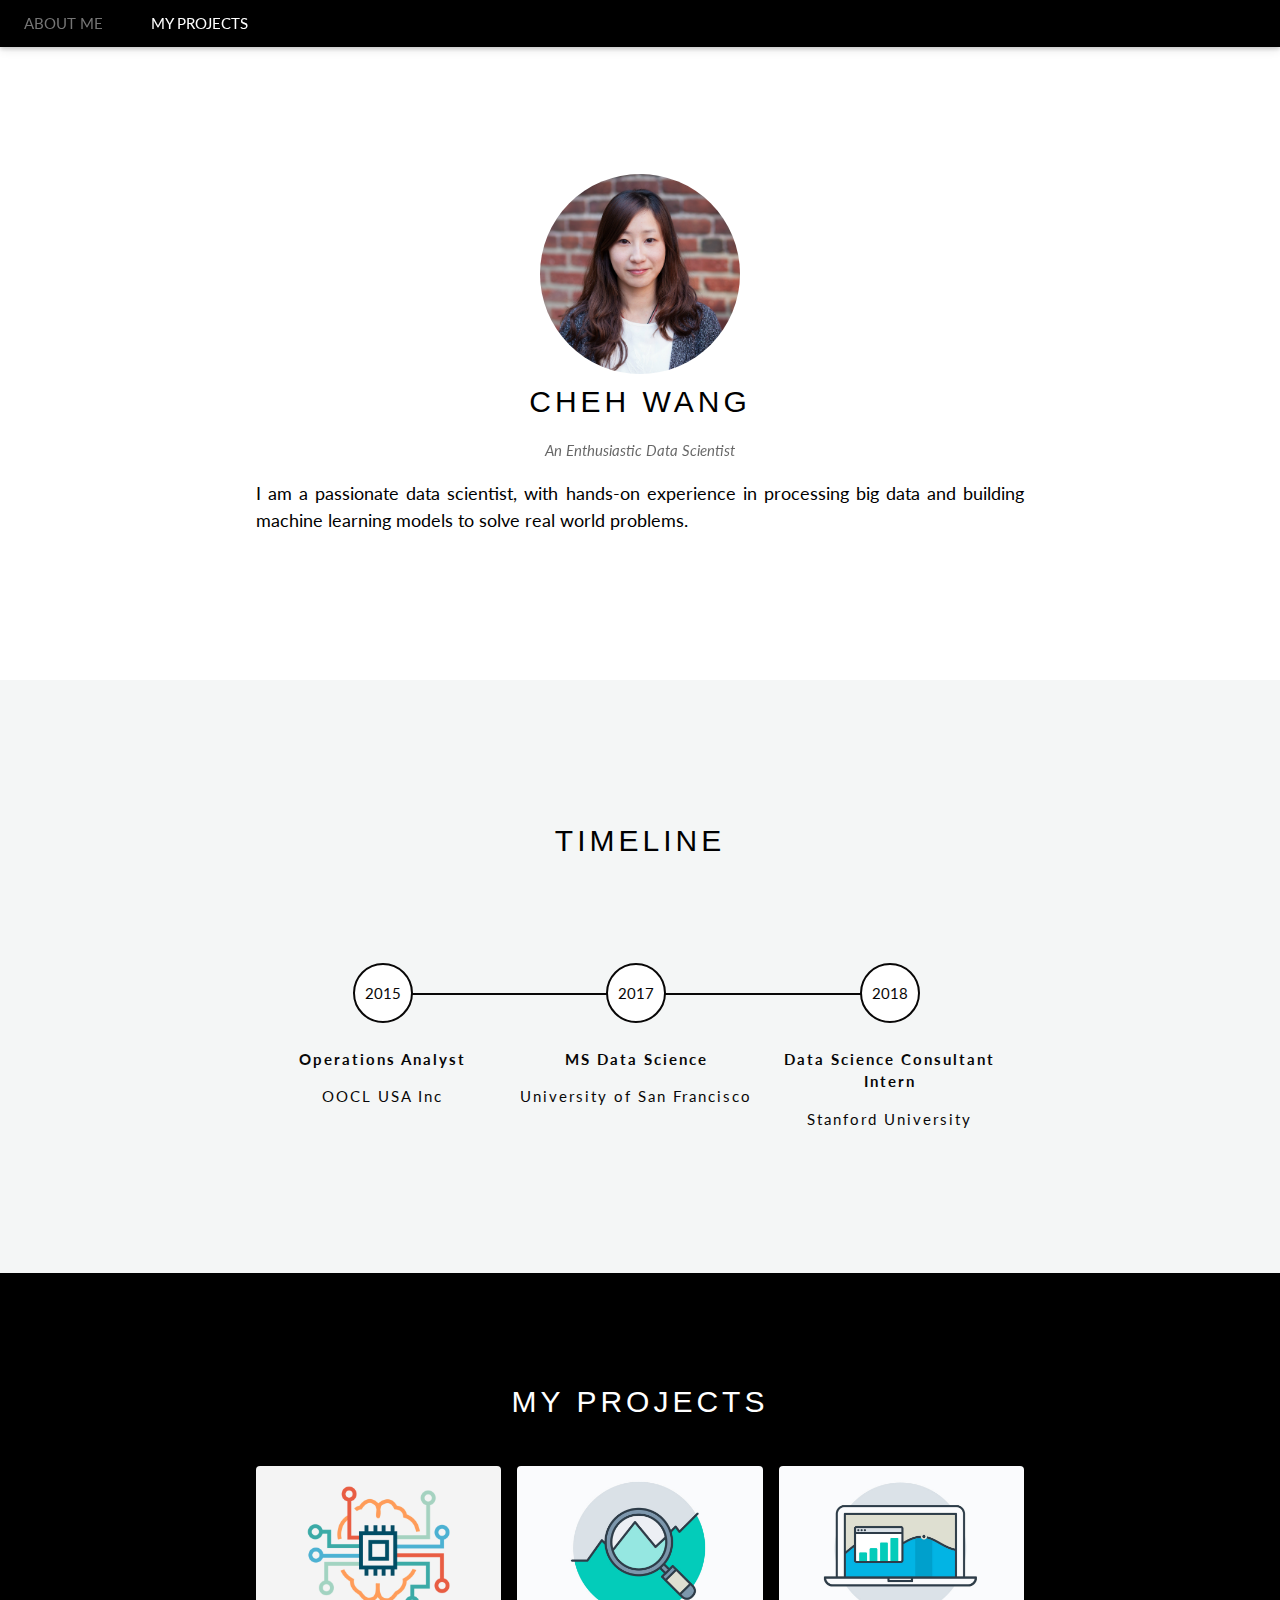
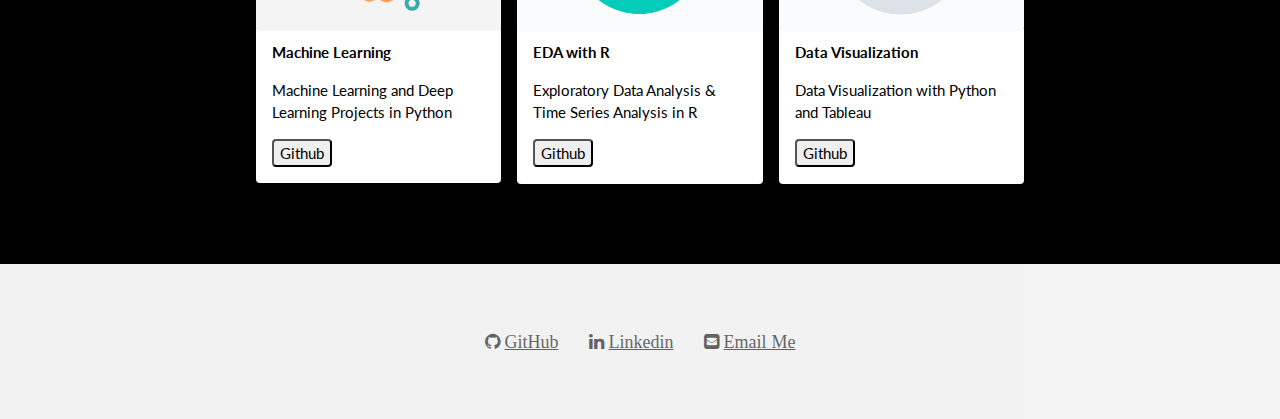
==== index.html @ 8f8df7d9 "add ga" ====
<!DOCTYPE html>
<html>
<title>Chen's Portfolio</title>
<meta charset="UTF-8">
<meta name="viewport" content="width=device-width, initial-scale=1">
<link rel="stylesheet" href="w3.css">
<link rel="stylesheet" type="text/css" href="mystyle.css">
<link rel="stylesheet" href="https://fonts.googleapis.com/css?family=Lato">
<link rel="stylesheet" href="https://cdnjs.cloudflare.com/ajax/libs/font-awesome/4.7.0/css/font-awesome.min.css">
<style>
body {font-family: "Lato", sans-serif}
.mySlides {display: none}
</style>

<head>
<!-- Global site tag (gtag.js) - Google Analytics -->
<script async src="https://www.googletagmanager.com/gtag/js?id=UA-117920447-1"></script>
<script>
  window.dataLayer = window.dataLayer || [];
  function gtag(){dataLayer.push(arguments);}
  gtag('js', new Date());

  gtag('config', 'UA-117920447-1');
</script>
</head>
    
<body>

<!-- Navbar -->
<div class="w3-top">
<ul class="w3-navbar w3-black w3-card-2 w3-left-align">
  <li class="w3-hide-medium w3-hide-large w3-opennav w3-right">
    <a class="w3-padding-large" href="javascript:void(0)" onclick="myFunction()" title="Toggle Navigation Menu"><i class="fa fa-bars"></i></a>
  </li>
  <li><a href="#timeline" class="w3-hover-none w3-hover-text-grey w3-padding-large">ABOUT ME</a></li>
  <li >
    <a href="#project" class="w3-hover-none  w3-hover-text-grey w3-padding-large" >MY PROJECTS  </a>
    
  </li>
<!-- <li class="w3-hide-small"><a href="myresume.html" class="w3-hover-none w3-hover-text-grey w3-padding-large">MY RESUME</a></li> -->
</ul>
</div>

<!-- Body -->
<div class="w3-content" style="max-width:2000px;margin-top:46px">
    
  <!-- ABOUT ME Section -->
  <a name="timeline">
    <div class="w3-white" id="Intro">
    <div class="w3-white w3-container w3-content w3-center w3-padding-128" style="max-width:800px" >
    <img src="avatar_hat.jpg" alt="Avatar" class="avatar">
    <h2 class="w3-wide">CHEH WANG</h2>
    <p class="w3-opacity"><i>An Enthusiastic Data Scientist</i></p>
    <p class="w3-justify" style = "font-size:18px">I am a passionate data scientist, with hands-on experience in processing big data and building machine learning models to solve real world problems. 
    </p>  
    
    </div>
  </div>     
    <a name="timeline">
    <div class="w3-container w3-content w3-center w3-padding-128" style="max-width:800px" >
    <h2 class="w3-wide">TIMELINE</h2>
      <ul class="progressbar">
        <li class="active" title = "2015">
            <p><b>Operations Analyst</b></p>
            <p>OOCL USA Inc </p>    
        </li>
        <li class="active" title = "2017">
            <p><b>MS Data Science</b></p>
            <p>University of San Francisco</p>
        </li>
        <li class="active" title = "2018"> 
            <p><b>Data Science Consultant Intern</b></p>
            <p>Stanford University</p>
        </li>
    </ul>
 
   </div>
    </a> 
  <!-- The Tour Section -->
 <a name="project">
    <div class="w3-black" id="Projects">
    <div class="w3-container w3-content w3-padding-64" style="max-width:800px">
      <h2 class="w3-wide w3-center w3-padding-32">MY PROJECTS</h2>

      <div class="w3-row-padding " style="margin:0 -16px">
        <div class="w3-third  w3-margin-bottom">
          <a href='https://github.com/gracecw/myprojects/tree/master/Machine%20Learning'>
              <img src="ml.png" alt="Machine Learning" style="width:100%" class="w3-hover-none w3-round">
          </a>
          <div class="w3-container w3-round w3-white", style = "margin-top: -5px">
            <p><b>Machine Learning </b></p>
            <p>Machine Learning and Deep Learning Projects in Python</p>
            <button class="w3-button w3-round w3-margin-bottom" onclick="location.href='https://github.com/gracecw/myprojects/tree/master/Machine%20Learning'">Github</button>
          </div>
        </div>
        <div class="w3-third w3-margin-bottom">
          <img src="eda.jpg" alt="eda" style="width:100%" class="w3-hover-none w3-round">
          <div class="w3-container w3-round w3-white", style = "margin-top: -5px">
            <p><b>EDA with R</b></p>
            <p>Exploratory Data Analysis & Time Series Analysis in R</p>
            <button class="w3-button w3-round w3-margin-bottom" onclick="location.href='https://github.com/gracecw/myprojects/tree/master/EDA_R'">Github</button>
          </div>
        </div>
        <div class="w3-third w3-margin-bottom">
          <img src="dataviz.jpg" alt="San Francisco" style="width:100%" class="w3-hover-none w3-round">
          <div class="w3-container w3-round w3-white", style = "margin-top: -5px">
            <p><b>Data Visualization</b></p>
            <p>Data Visualization with Python and Tableau</p>
            <button class="w3-button w3-round w3-margin-bottom" onclick="location.href='https://github.com/gracecw/myprojects/tree/master/Visualization'">Github</button>
          </div>
        </div>
      </div>
    </div>
  </div>
  </a> 
    
    
<!-- End Page Content -->
</div>

<!-- Footer -->
<footer class="w3-container w3-padding-64 w3-center w3-opacity w3-light-grey w3-large">
    <i class="fa fa-github w3-hover-text-white" >
        <a href="https://github.com/gracecw/myprojects">GitHub</a>
    </i>
    
    <i style="padding-left:25px;" class="fa fa-linkedin w3-hover-text-white" >
        <a href="https://www.linkedin.com/in/wangchen528/">Linkedin</a>
    </i>
    <i style="padding-left:25px;" class="fa fa-envelope-square w3-hover-text-white" >
        <a href="mailto:cwang98@dons.usfca.edu">Email Me</a>
    </i>
</footer>
    
</body>
</html>
---- mystyle.css ----
@import url(https://fonts.googleapis.com/css?family=Roboto:400,100);
body {
  background: #F4F6F6;
font-family: "Lato", sans-serif;
}
body h1 {
  font-weight: 100;
  text-align: center;
  text-transform: uppercase;
  letter-spacing: 3px;
}

.progressbar {
  counter-reset: step;
  margin-top: 100px;
  background-color: silver;
    padding: 0;
}
.progressbar li {
  list-style-type: none;
  float: left;
  width: 33%;
  position: relative;
  text-align: center;
  letter-spacing: 2px;
}
.progressbar li:before {
  content: "" attr(title) "";
  width: 60px;
  height: 60px;
  line-height: 60px;
  border: 2px solid #ecf0f1;
  display: inline-flex;
  text-align: center;
  margin: 0 auto 10px auto;
  border-radius: 50%;
  background-color: #FFFFFF;
  letter-spacing: 0px;
  align-items: center;
  justify-content: center;
}
.progressbar li:after {
  content: '';
  position: absolute;
  width: 100%;
  height: 2px;
  border-color: #080707;
  background-color: #ecf0f1;
  top: 30px;
  left: -50%;
  z-index: -1;
}
.progressbar li:first-child:after {
  content: none;
}
.progressbar li.active {
  color: #080707;
}
.progressbar li.active:before {
  border-color: #080707;
}
.progressbar li.active + li:after {
  background-color: #080707;
}
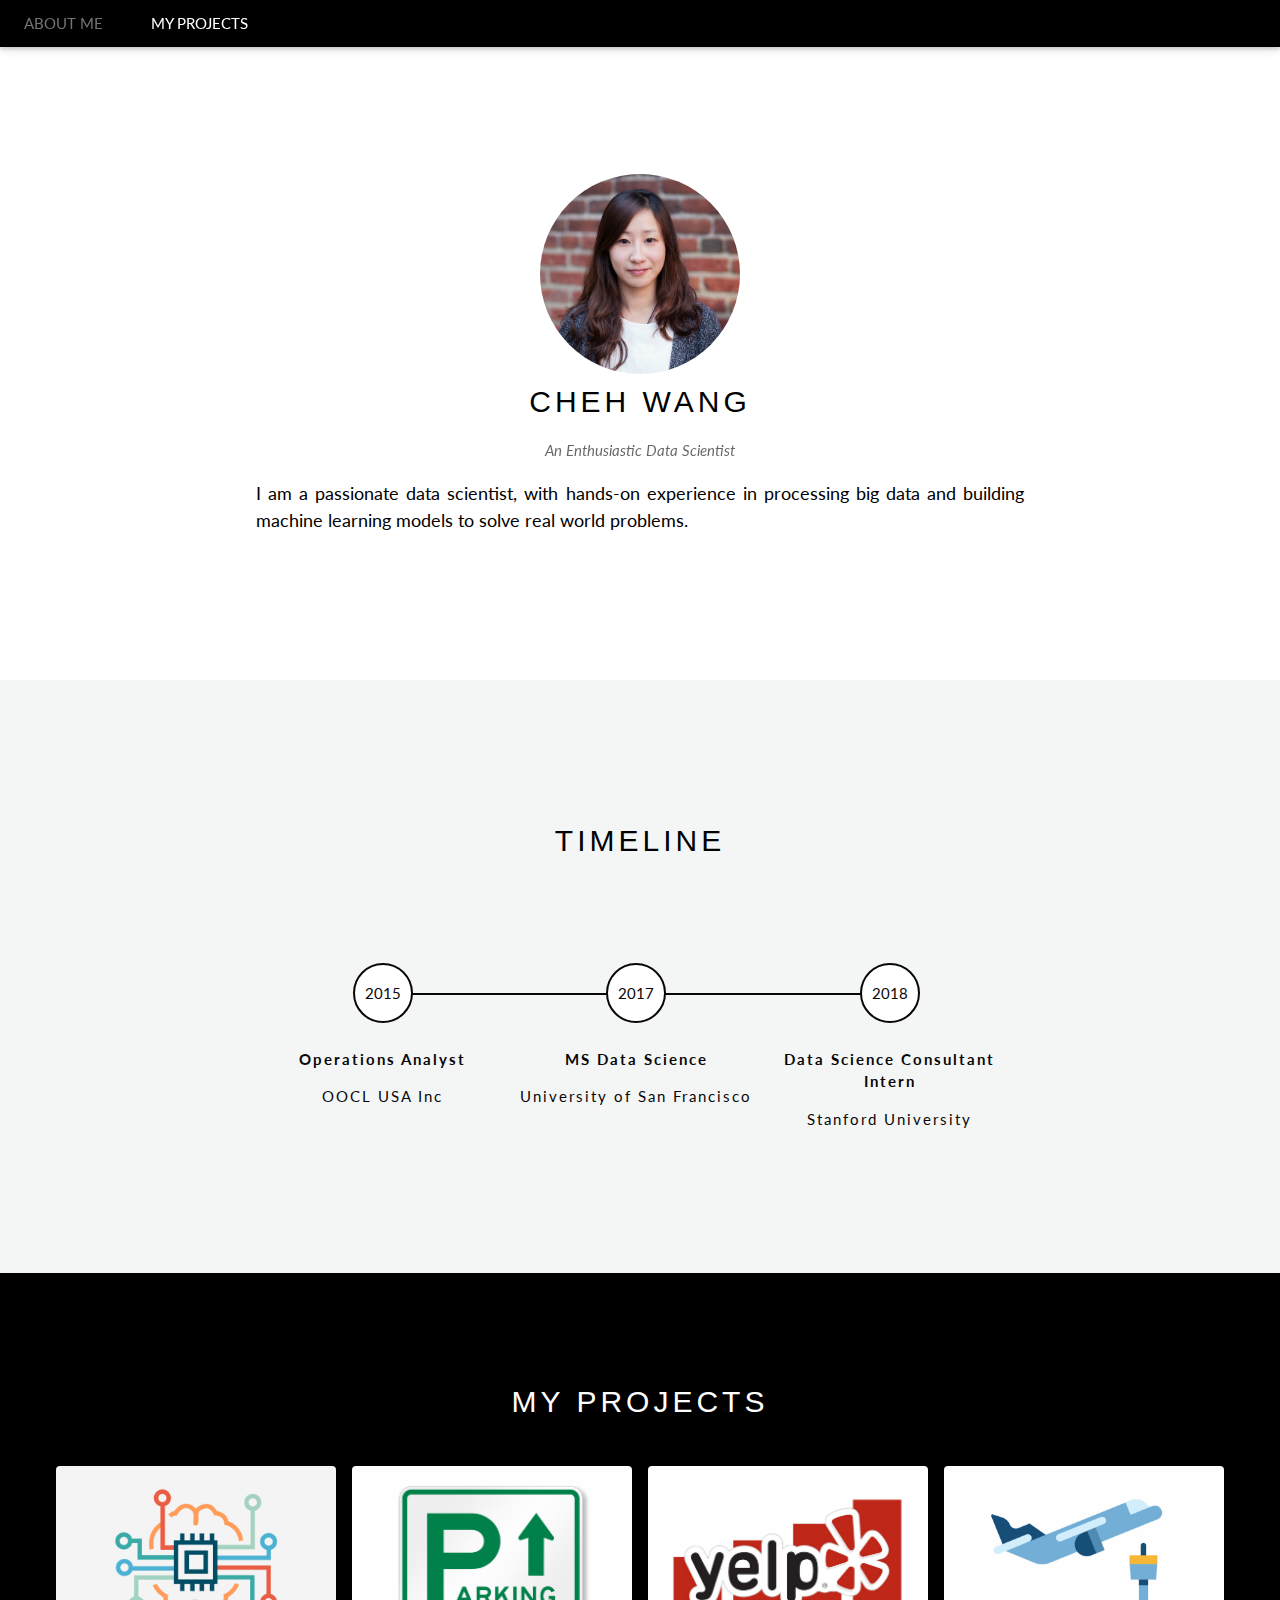
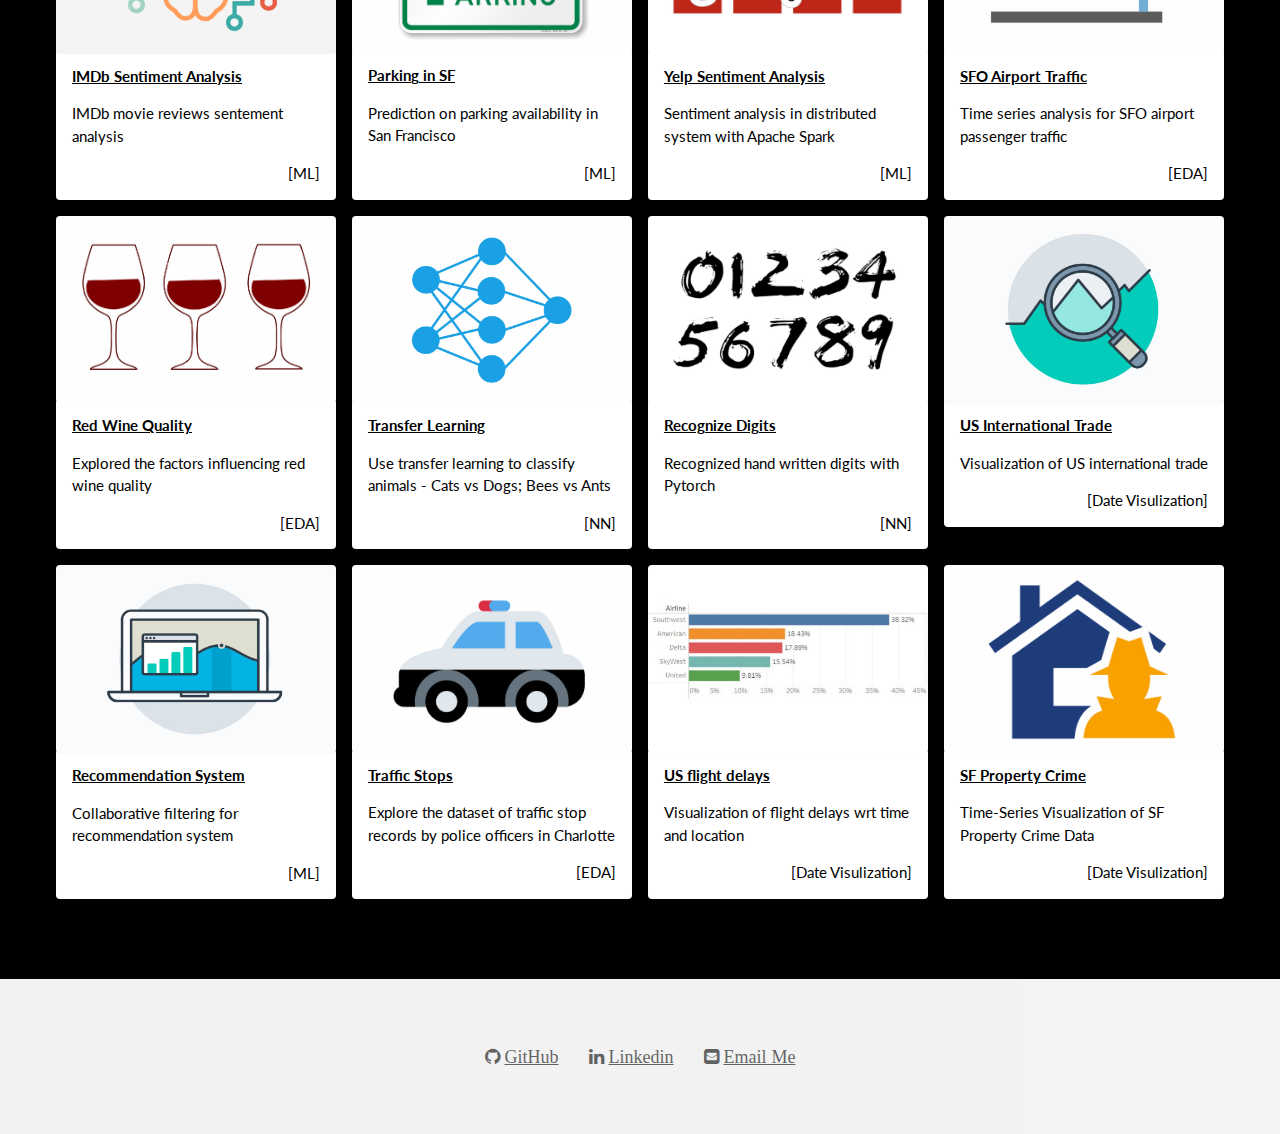
==== commit a264871b: "updated imgs" ====
--- a/index.html
+++ b/index.html
@@ -79,36 +79,186 @@
   <!-- The Tour Section -->
  <a name="project">
     <div class="w3-black" id="Projects">
-    <div class="w3-container w3-content w3-padding-64" style="max-width:800px">
+    <div class="w3-container w3-content w3-padding-64" style="max-width:1200px">
       <h2 class="w3-wide w3-center w3-padding-32">MY PROJECTS</h2>
 
-      <div class="w3-row-padding " style="margin:0 -16px">
-        <div class="w3-third  w3-margin-bottom">
-          <a href='https://github.com/gracecw/myprojects/tree/master/Machine%20Learning'>
-              <img src="ml.png" alt="Machine Learning" style="width:100%" class="w3-hover-none w3-round">
-          </a>
-          <div class="w3-container w3-round w3-white", style = "margin-top: -5px">
-            <p><b>Machine Learning </b></p>
-            <p>Machine Learning and Deep Learning Projects in Python</p>
-            <button class="w3-button w3-round w3-margin-bottom" onclick="location.href='https://github.com/gracecw/myprojects/tree/master/Machine%20Learning'">Github</button>
-          </div>
-        </div>
-        <div class="w3-third w3-margin-bottom">
-          <img src="eda.jpg" alt="eda" style="width:100%" class="w3-hover-none w3-round">
-          <div class="w3-container w3-round w3-white", style = "margin-top: -5px">
-            <p><b>EDA with R</b></p>
-            <p>Exploratory Data Analysis & Time Series Analysis in R</p>
-            <button class="w3-button w3-round w3-margin-bottom" onclick="location.href='https://github.com/gracecw/myprojects/tree/master/EDA_R'">Github</button>
-          </div>
-        </div>
-        <div class="w3-third w3-margin-bottom">
-          <img src="dataviz.jpg" alt="San Francisco" style="width:100%" class="w3-hover-none w3-round">
-          <div class="w3-container w3-round w3-white", style = "margin-top: -5px">
-            <p><b>Data Visualization</b></p>
-            <p>Data Visualization with Python and Tableau</p>
-            <button class="w3-button w3-round w3-margin-bottom" onclick="location.href='https://github.com/gracecw/myprojects/tree/master/Visualization'">Github</button>
-          </div>
-        </div>
+    <!-- row 1 -->
+    <div class="w3-row-padding " style="margin:0 -16px">
+          
+        <!-- 1,1 -->
+        <div class="w3-quarter  w3-margin-bottom">
+          <a href='https://github.com/gracecw/myprojects/tree/master/Machine%20Learning/IMBD_Sentiment'>
+              <img src="ml.png" alt="Sentiment Analysis" style="width:100%" class="w3-hover-opacity w3-round">
+          </a>
+          <div class="w3-container w3-round w3-white", style = "margin-top: -5px">
+            <a href='https://github.com/gracecw/myprojects/tree/master/Machine%20Learning/IMBD_Sentiment'>      
+              <p><b>IMDb Sentiment Analysis</b></p>
+            </a>
+            <p>IMDb movie reviews sentement analysis</p>
+            <p style="text-align:right">[ML]</p>
+          </div>
+        </div>
+          
+        <!-- 1,2 -->  
+        <div class="w3-quarter  w3-margin-bottom">
+          <a href='https://github.com/gracecw/myprojects/tree/master/Machine%20Learning/SF_Parking'>
+              <img src="SF_parking.jpg" alt="Parking Availability in SF" style="width:100%" class="w3-hover-opacity w3-round">
+          </a>
+          <div class="w3-container w3-round w3-white", style = "margin-top: -5px">
+            <a href='https://github.com/gracecw/myprojects/tree/master/Machine%20Learning/SF_Parking'>      
+              <p><b>Parking in SF</b></p>
+            </a>
+            <p>Prediction on parking availability in San Francisco</p>
+            <p style="text-align:right">[ML]</p>
+          </div>
+        </div>
+          
+        <!-- 1,3 -->  
+        <div class="w3-quarter  w3-margin-bottom">
+          <a href='https://github.com/gracecw/myprojects/tree/master/Machine%20Learning/Yelp_Sentiment_Analysis'>
+              <img src="Yelp.jpg" alt="Yelp Sentiment Analysis" style="width:100%" class="w3-hover-opacity w3-round">
+          </a>
+          <div class="w3-container w3-round w3-white", style = "margin-top: -5px">
+            <a href='https://github.com/gracecw/myprojects/tree/master/Machine%20Learning/Yelp_Sentiment_Analysis'>
+              <p><b>Yelp Sentiment Analysis</b></p>
+            </a>
+            <p>Sentiment analysis in distributed system with Apache Spark</p>
+            <p style="text-align:right">[ML]</p>
+          </div>
+        </div>
+        <div class="w3-quarter  w3-margin-bottom">
+          <a href='https://htmlpreview.github.io/?https://github.com/gracecw/myprojects/blob/master/EDA_R/SFO_Time_Series/airtraffic.html'>
+              <img src="airport_traffic.jpg" alt="SFO Airport Traffic" style="width:100%" class="w3-hover-opacity w3-round">
+          </a>
+          <div class="w3-container w3-round w3-white", style = "margin-top: -5px">
+            <a href='https://github.com/gracecw/myprojects/blob/master/EDA_R/SFO_Time_Series/airtraffic.Rmd'>     
+              <p><b>SFO Airport Traffic</b></p>
+            </a>
+            <p>Time series analysis for SFO airport passenger traffic</p>
+            <p style="text-align:right">[EDA]</p>
+          </div>
+        </div>
+    </div>  
+
+    <!-- row 2 -->
+    <div class="w3-row-padding " style="margin:0 -16px">
+
+        <!-- 2,1 -->  
+        <div class="w3-quarter  w3-margin-bottom">
+          <a href='https://github.com/gracecw/myprojects/blob/master/EDA_R/Red%20Wine%20Quality/wineQualityReds.Rmd'>
+              <img src="RedWine.jpg" alt="Red Wine Quality" style="width:100%" class="w3-hover-opacity w3-round">
+          </a>
+          <div class="w3-container w3-round w3-white", style = "margin-top: -5px">
+            <a href='https://github.com/gracecw/myprojects/blob/master/EDA_R/Red%20Wine%20Quality/wineQualityReds.Rmd'>     
+              <p><b>Red Wine Quality</b></p>
+            </a>
+            <p>Explored the factors influencing red wine quality</p>
+            <p style="text-align:right">[EDA]</p>
+          </div>
+        </div>
+          
+        <!-- 2,2 -->  
+        <div class="w3-quarter  w3-margin-bottom">
+          <a href='https://github.com/gracecw/myprojects/blob/master/Machine%20Learning/NN_transfer_learning/Transfered_Learning_Cats_Dogs.ipynb'>
+              <img src="Neural-Network.jpg" alt="Transfered Learning" style="width:100%" class="w3-hover-opacity w3-round">
+          </a>
+          <div class="w3-container w3-round w3-white", style = "margin-top: -5px">
+            <a href='https://github.com/gracecw/myprojects/blob/master/Machine%20Learning/NN_transfer_learning/Transfered_Learning_Cats_Dogs.ipynb'>     
+              <p><b>Transfer Learning</b></p>
+            </a>
+            <p>Use transfer learning to classify animals - Cats vs Dogs; Bees vs Ants</p>
+            <p style="text-align:right">[NN]</p>
+          </div>
+        </div>
+        
+        <!-- 2,3 -->
+        <div class="w3-quarter  w3-margin-bottom">
+          <a href='https://github.com/gracecw/myprojects/tree/master/Machine%20Learning/NN_MNIST'>
+              <img src="digits.jpg" alt="Sentiment Analysis" style="width:100%" class="w3-hover-opacity w3-round">
+          </a>
+          <div class="w3-container w3-round w3-white", style = "margin-top: -5px">
+            <a href='https://github.com/gracecw/myprojects/tree/master/Machine%20Learning/NN_MNIST'>      
+              <p><b>Recognize Digits</b></p>
+            </a>
+            <p>Recognized hand written digits with Pytorch</p>
+            <p style="text-align:right">[NN]</p>
+          </div>
+        </div>
+        
+        <!-- 2,4 --> 
+        <div class="w3-quarter  w3-margin-bottom">
+          <a href='https://public.tableau.com/profile/chen.wang3307#!/vizhome/US_Trade/Dashboard1'>
+              <img src="eda.jpg" alt="US Trade" style="width:100%" class="w3-hover-opacity w3-round">
+          </a>
+          <div class="w3-container w3-round w3-white", style = "margin-top: -5px">
+            <a href='https://public.tableau.com/profile/chen.wang3307#!/vizhome/US_Trade/Dashboard1'>      
+              <p><b>US International Trade</b></p>
+            </a>
+            <p>Visualization of US international trade</p>
+            <p style="text-align:right">[Date Visulization]</p>
+          </div>
+        </div>  
+    </div>
+        
+    <!-- row 3 -->   
+    <div class="w3-row-padding " style="margin:0 -16px">    
+        <!-- 3,1 -->  
+        <div class="w3-quarter  w3-margin-bottom">
+          <a href='https://github.com/gracecw/myprojects/blob/master/Machine%20Learning/Recommendation/Collaborative%20Filtering.ipynb'>
+              <img src="dataviz.jpg" alt="Recommendation" style="width:100%" class="w3-hover-opacity w3-round">
+          </a>
+          <div class="w3-container w3-round w3-white", style = "margin-top: -5px">
+            <a href='https://github.com/gracecw/myprojects/blob/master/Machine%20Learning/Recommendation/Collaborative%20Filtering.ipynb'>      
+              <p><b>Recommendation System</b></p>
+            </a>
+            <p>Collaborative filtering for recommendation system</p>
+            <p style="text-align:right">[ML]</p>
+          </div>
+        </div>
+         
+        <!-- 3,2 -->  
+        <div class="w3-quarter  w3-margin-bottom">
+          <a href='https://github.com/gracecw/myprojects/blob/master/EDA_R/EDA_Traffic_Stops/EDA_Traffic_Stop.pdf'>
+              <img src="traffic_stop.jpg" alt="EDA_Traffic_Stops" style="width:100%" class="w3-hover-opacity w3-round">
+          </a>
+          <div class="w3-container w3-round w3-white", style = "margin-top: -5px">
+            <a href='https://github.com/gracecw/myprojects/blob/master/EDA_R/EDA_Traffic_Stops/EDA_Traffic_Stop.pdf'>      
+              <p><b>Traffic Stops</b></p>
+            </a>
+            <p>Explore the dataset of traffic stop records by police officers in Charlotte</p>
+            <p style="text-align:right">[EDA]</p>
+          </div>
+        </div>
+         
+        <!-- 3,3 -->  
+         <div class="w3-quarter  w3-margin-bottom">
+          <a href='https://public.tableau.com/profile/chen.wang3307#!/vizhome/FlightDelays_40/FlightDelays'>
+              <img src="flight_delay.jpg" alt="US flight delays" style="width:100%" class="w3-hover-opacity w3-round">
+          </a>
+          <div class="w3-container w3-round w3-white", style = "margin-top: -5px">
+            <a href='https://public.tableau.com/profile/chen.wang3307#!/vizhome/FlightDelays_40/FlightDelays'>      
+              <p><b>US flight delays</b></p>
+            </a>
+            <p>Visualization of flight delays wrt time and location</p>
+            <p style="text-align:right">[Date Visulization]</p>
+          </div>
+        </div>  
+         <!-- 3,4 -->
+        <div class="w3-quarter  w3-margin-bottom">
+          <a href='http://nbviewer.jupyter.org/github/gracecw/myprojects/blob/a9917cba415c9d3eb38f490b3fe1078f1d9ea645/Visualization/SFCrimeViz_Plotly.ipynb'>
+              <img src="PropertyCrime.jpg" alt="SF Property Crime Data" style="width:100%" class="w3-hover-opacity w3-round">
+          </a>
+          <div class="w3-container w3-round w3-white", style = "margin-top: -5px">
+            <a href='http://nbviewer.jupyter.org/github/gracecw/myprojects/blob/a9917cba415c9d3eb38f490b3fe1078f1d9ea645/Visualization/SFCrimeViz_Plotly.ipynb'>      
+              <p><b>SF Property Crime</b></p>
+            </a>
+            <p>Time-Series Visualization of SF Property Crime Data</p>
+            <p style="text-align:right">[Date Visulization]</p>
+          </div>
+        </div>    
+    </div>
+        
+        
       </div>
     </div>
   </div>
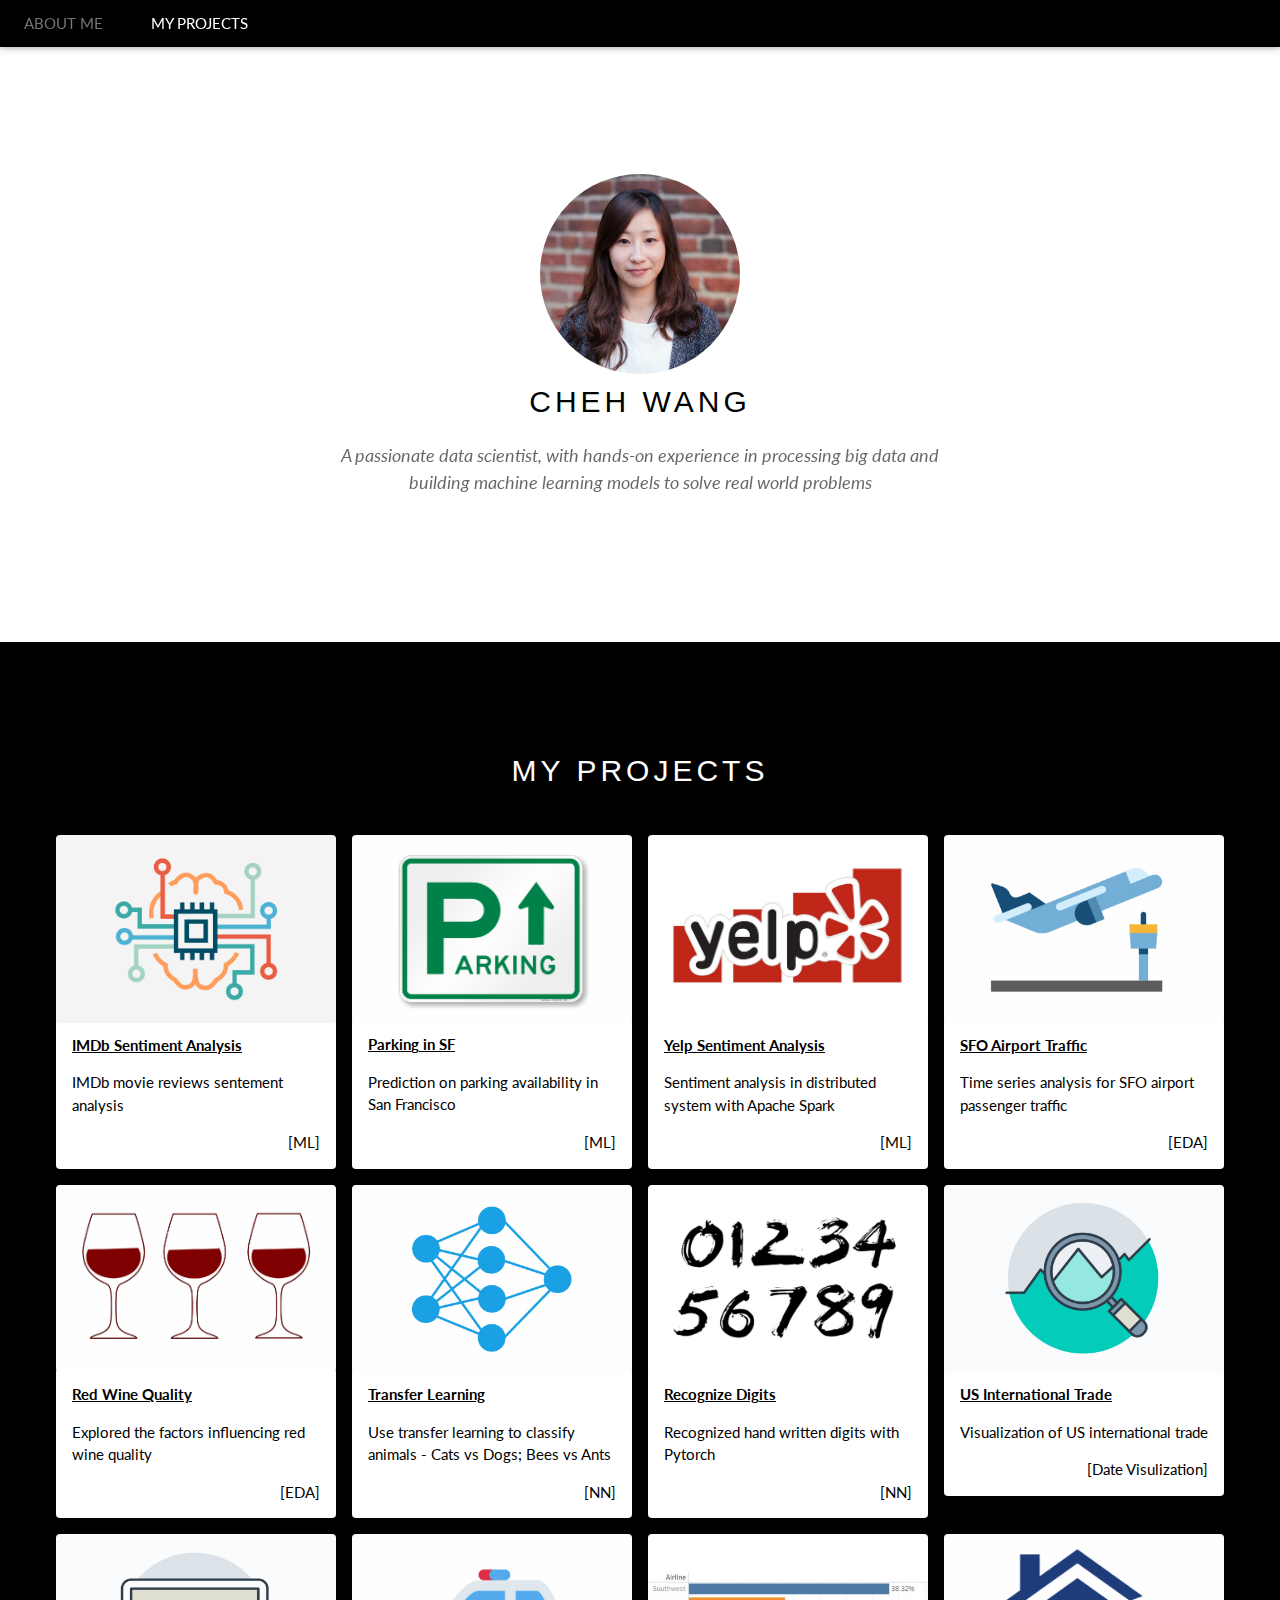
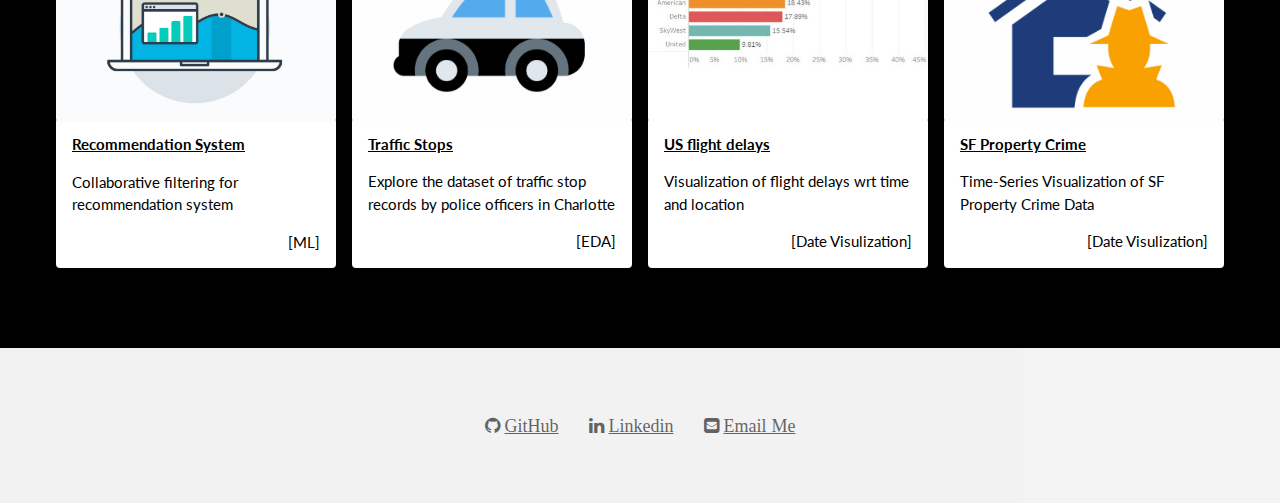
==== commit 9663f16a: "update" ====
--- a/index.html
+++ b/index.html
@@ -47,35 +47,14 @@
   <!-- ABOUT ME Section -->
   <a name="timeline">
     <div class="w3-white" id="Intro">
-    <div class="w3-white w3-container w3-content w3-center w3-padding-128" style="max-width:800px" >
+    <div class="w3-white w3-container w3-content w3-center w3-padding-128" style="max-width:650px" >
     <img src="avatar_hat.jpg" alt="Avatar" class="avatar">
     <h2 class="w3-wide">CHEH WANG</h2>
-    <p class="w3-opacity"><i>An Enthusiastic Data Scientist</i></p>
-    <p class="w3-justify" style = "font-size:18px">I am a passionate data scientist, with hands-on experience in processing big data and building machine learning models to solve real world problems. 
-    </p>  
+    <p class="w3-opacity" style = "font-size:18px"><i>A passionate data scientist, with hands-on experience in processing big data and building machine learning models to solve real world problems
+    </i></p>  
     
     </div>
   </div>     
-    <a name="timeline">
-    <div class="w3-container w3-content w3-center w3-padding-128" style="max-width:800px" >
-    <h2 class="w3-wide">TIMELINE</h2>
-      <ul class="progressbar">
-        <li class="active" title = "2015">
-            <p><b>Operations Analyst</b></p>
-            <p>OOCL USA Inc </p>    
-        </li>
-        <li class="active" title = "2017">
-            <p><b>MS Data Science</b></p>
-            <p>University of San Francisco</p>
-        </li>
-        <li class="active" title = "2018"> 
-            <p><b>Data Science Consultant Intern</b></p>
-            <p>Stanford University</p>
-        </li>
-    </ul>
- 
-   </div>
-    </a> 
   <!-- The Tour Section -->
  <a name="project">
     <div class="w3-black" id="Projects">
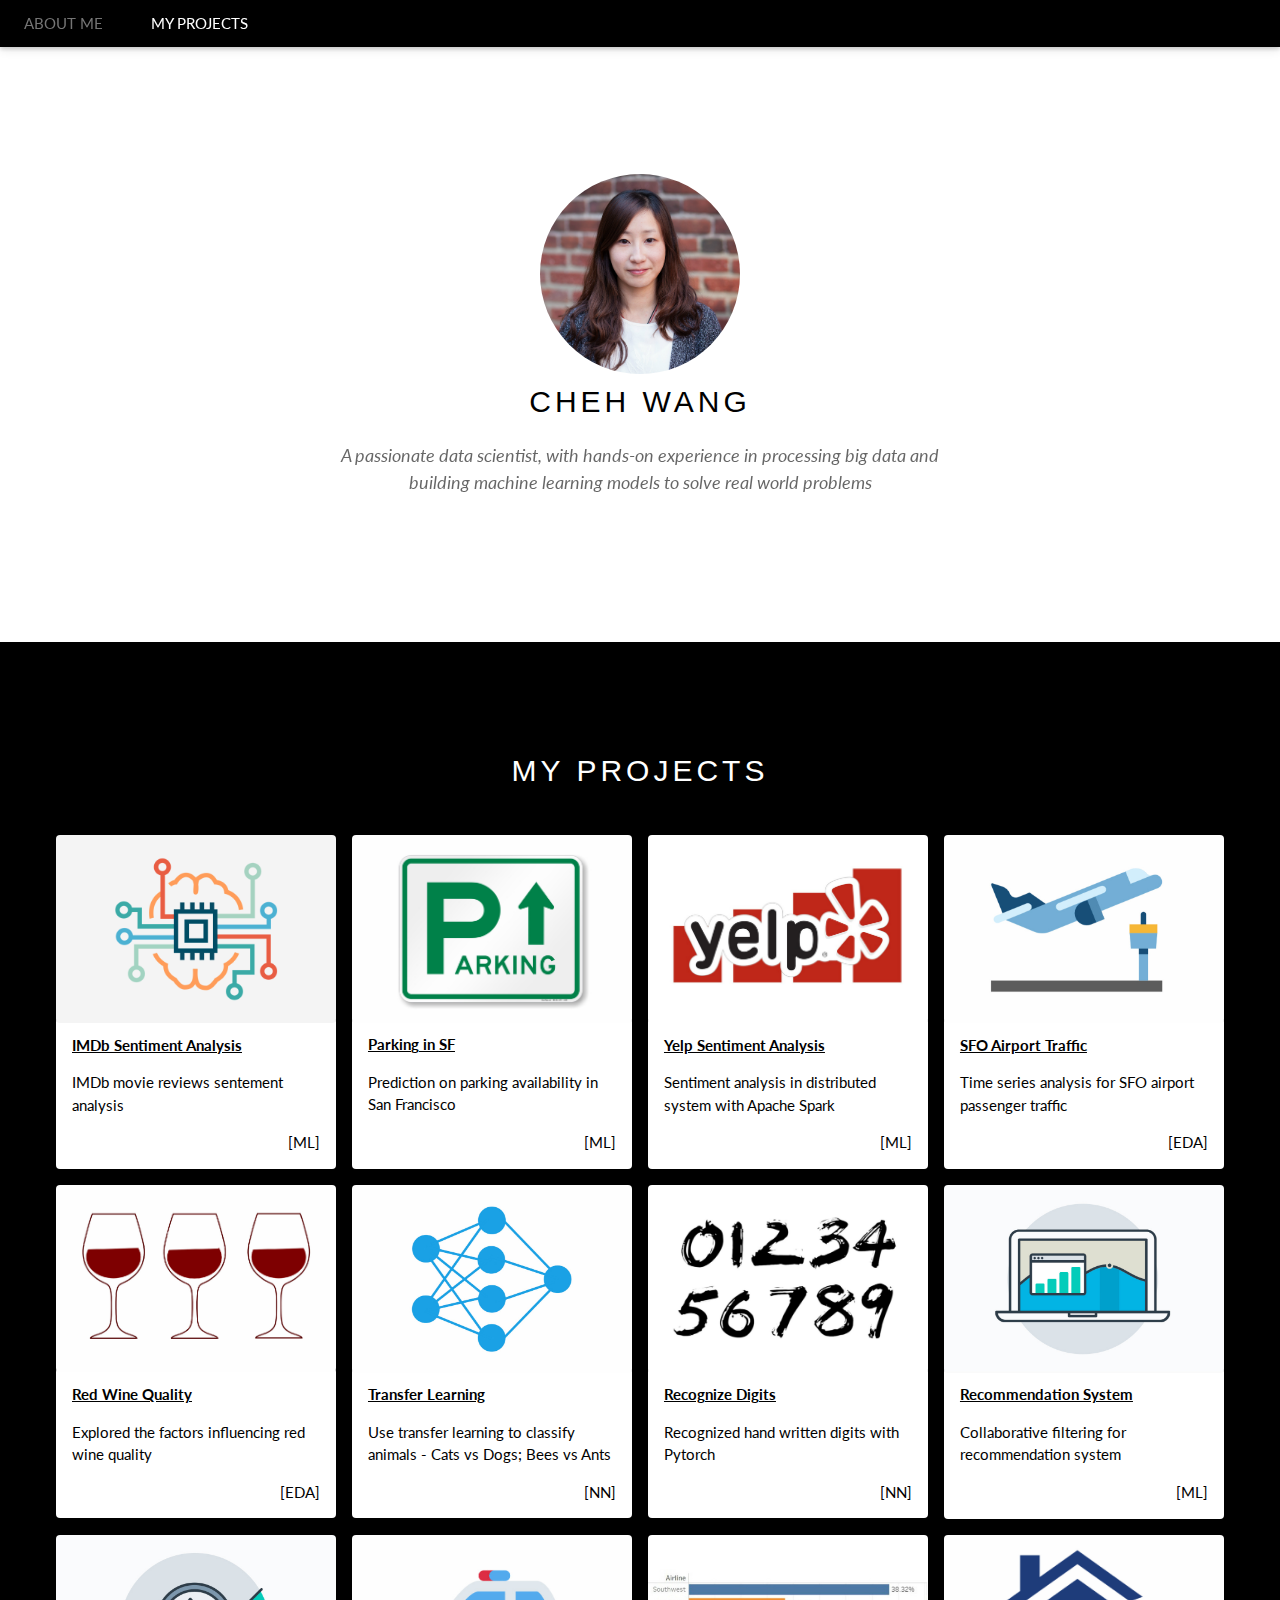
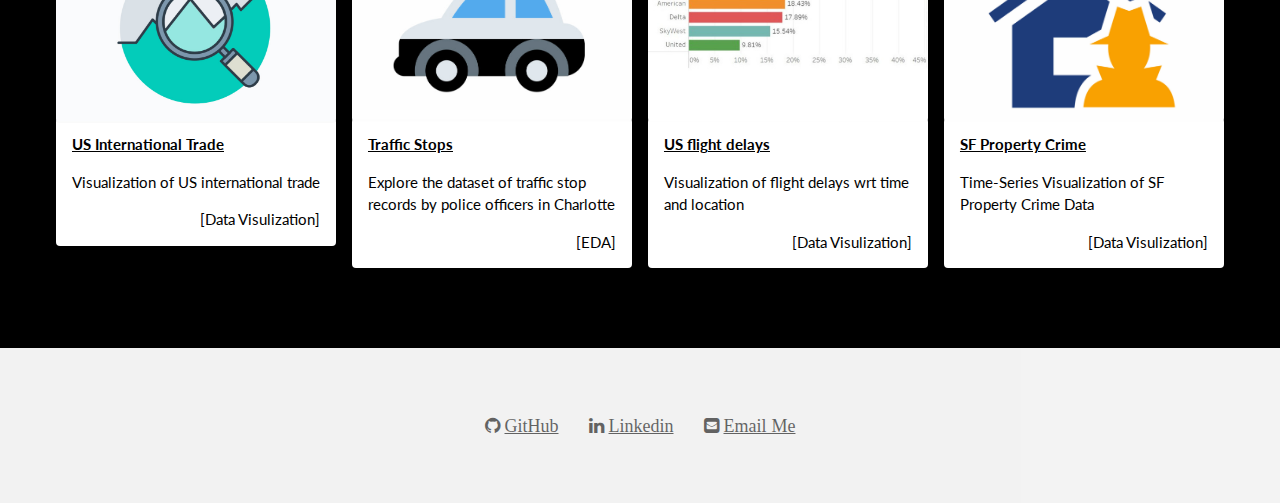
==== commit 535df0e2: "update" ====
--- a/index.html
+++ b/index.html
@@ -63,7 +63,7 @@
 
     <!-- row 1 -->
     <div class="w3-row-padding " style="margin:0 -16px">
-          
+        
         <!-- 1,1 -->
         <div class="w3-quarter  w3-margin-bottom">
           <a href='https://github.com/gracecw/myprojects/tree/master/Machine%20Learning/IMBD_Sentiment'>
@@ -120,6 +120,7 @@
     </div>  
 
     <!-- row 2 -->
+    
     <div class="w3-row-padding " style="margin:0 -16px">
 
         <!-- 2,1 -->  
@@ -166,34 +167,36 @@
         
         <!-- 2,4 --> 
         <div class="w3-quarter  w3-margin-bottom">
-          <a href='https://public.tableau.com/profile/chen.wang3307#!/vizhome/US_Trade/Dashboard1'>
-              <img src="eda.jpg" alt="US Trade" style="width:100%" class="w3-hover-opacity w3-round">
-          </a>
-          <div class="w3-container w3-round w3-white", style = "margin-top: -5px">
-            <a href='https://public.tableau.com/profile/chen.wang3307#!/vizhome/US_Trade/Dashboard1'>      
-              <p><b>US International Trade</b></p>
-            </a>
-            <p>Visualization of US international trade</p>
-            <p style="text-align:right">[Date Visulization]</p>
-          </div>
-        </div>  
+          <a href='https://github.com/gracecw/myprojects/blob/master/Machine%20Learning/Recommendation/Collaborative%20Filtering.ipynb'>
+              <img src="dataviz.jpg" alt="Recommendation" style="width:100%" class="w3-hover-opacity w3-round">
+          </a>
+          <div class="w3-container w3-round w3-white", style = "margin-top: -5px">
+            <a href='https://github.com/gracecw/myprojects/blob/master/Machine%20Learning/Recommendation/Collaborative%20Filtering.ipynb'>      
+              <p><b>Recommendation System</b></p>
+            </a>
+            <p>Collaborative filtering for recommendation system</p>
+            <p style="text-align:right">[ML]</p>
+          </div>
+        </div> 
     </div>
         
     <!-- row 3 -->   
+    
     <div class="w3-row-padding " style="margin:0 -16px">    
         <!-- 3,1 -->  
         <div class="w3-quarter  w3-margin-bottom">
-          <a href='https://github.com/gracecw/myprojects/blob/master/Machine%20Learning/Recommendation/Collaborative%20Filtering.ipynb'>
-              <img src="dataviz.jpg" alt="Recommendation" style="width:100%" class="w3-hover-opacity w3-round">
-          </a>
-          <div class="w3-container w3-round w3-white", style = "margin-top: -5px">
-            <a href='https://github.com/gracecw/myprojects/blob/master/Machine%20Learning/Recommendation/Collaborative%20Filtering.ipynb'>      
-              <p><b>Recommendation System</b></p>
-            </a>
-            <p>Collaborative filtering for recommendation system</p>
-            <p style="text-align:right">[ML]</p>
-          </div>
-        </div>
+          <a href='https://dyan10.github.io/Chen-Dixin.Viz/'>
+              <img src="eda.jpg" alt="US Trade" style="width:100%" class="w3-hover-opacity w3-round">
+          </a>
+          <div class="w3-container w3-round w3-white", style = "margin-top: -5px">
+            <a href='https://dyan10.github.io/Chen-Dixin.Viz/'>      
+              <p><b>US International Trade</b></p>
+            </a>
+            <p>Visualization of US international trade</p>
+            <p style="text-align:right">[Data Visulization]</p>
+          </div>
+        </div>  
+         
          
         <!-- 3,2 -->  
         <div class="w3-quarter  w3-margin-bottom">
@@ -219,7 +222,7 @@
               <p><b>US flight delays</b></p>
             </a>
             <p>Visualization of flight delays wrt time and location</p>
-            <p style="text-align:right">[Date Visulization]</p>
+            <p style="text-align:right">[Data Visulization]</p>
           </div>
         </div>  
          <!-- 3,4 -->
@@ -232,7 +235,7 @@
               <p><b>SF Property Crime</b></p>
             </a>
             <p>Time-Series Visualization of SF Property Crime Data</p>
-            <p style="text-align:right">[Date Visulization]</p>
+            <p style="text-align:right">[Data Visulization]</p>
           </div>
         </div>    
     </div>
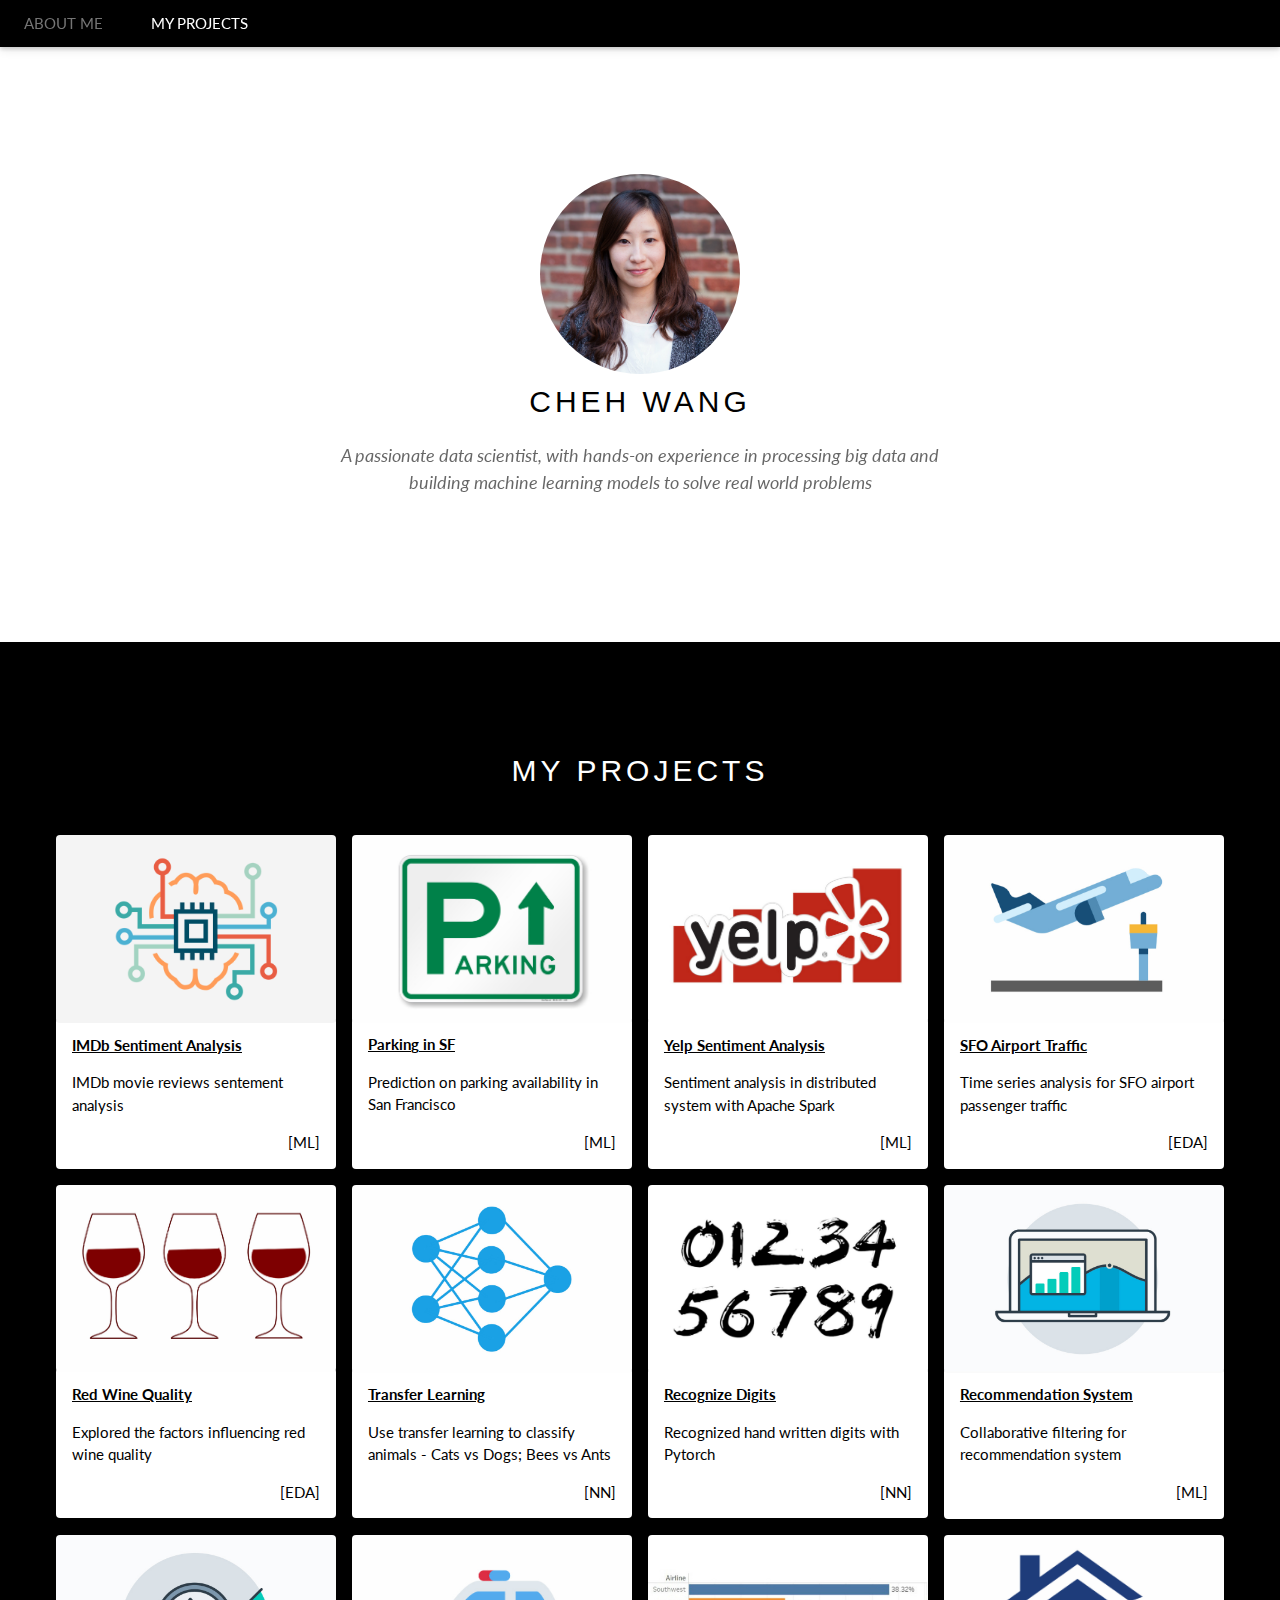
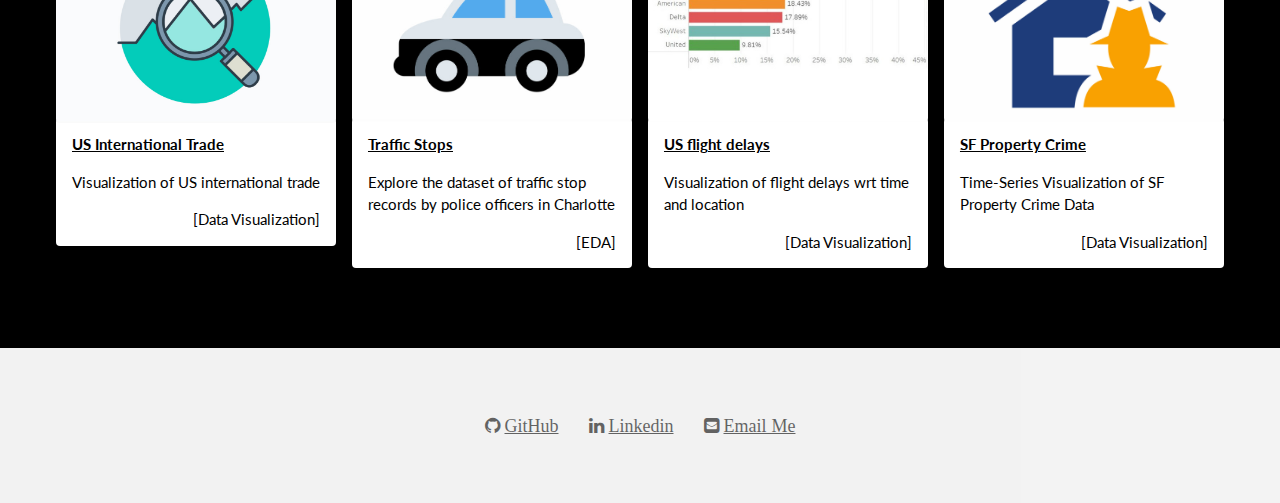
==== commit 104585a6: "update" ====
--- a/index.html
+++ b/index.html
@@ -193,7 +193,7 @@
               <p><b>US International Trade</b></p>
             </a>
             <p>Visualization of US international trade</p>
-            <p style="text-align:right">[Data Visulization]</p>
+            <p style="text-align:right">[Data Visualization]</p>
           </div>
         </div>  
          
@@ -222,7 +222,7 @@
               <p><b>US flight delays</b></p>
             </a>
             <p>Visualization of flight delays wrt time and location</p>
-            <p style="text-align:right">[Data Visulization]</p>
+            <p style="text-align:right">[Data Visualization]</p>
           </div>
         </div>  
          <!-- 3,4 -->
@@ -235,7 +235,7 @@
               <p><b>SF Property Crime</b></p>
             </a>
             <p>Time-Series Visualization of SF Property Crime Data</p>
-            <p style="text-align:right">[Data Visulization]</p>
+            <p style="text-align:right">[Data Visualization]</p>
           </div>
         </div>    
     </div>
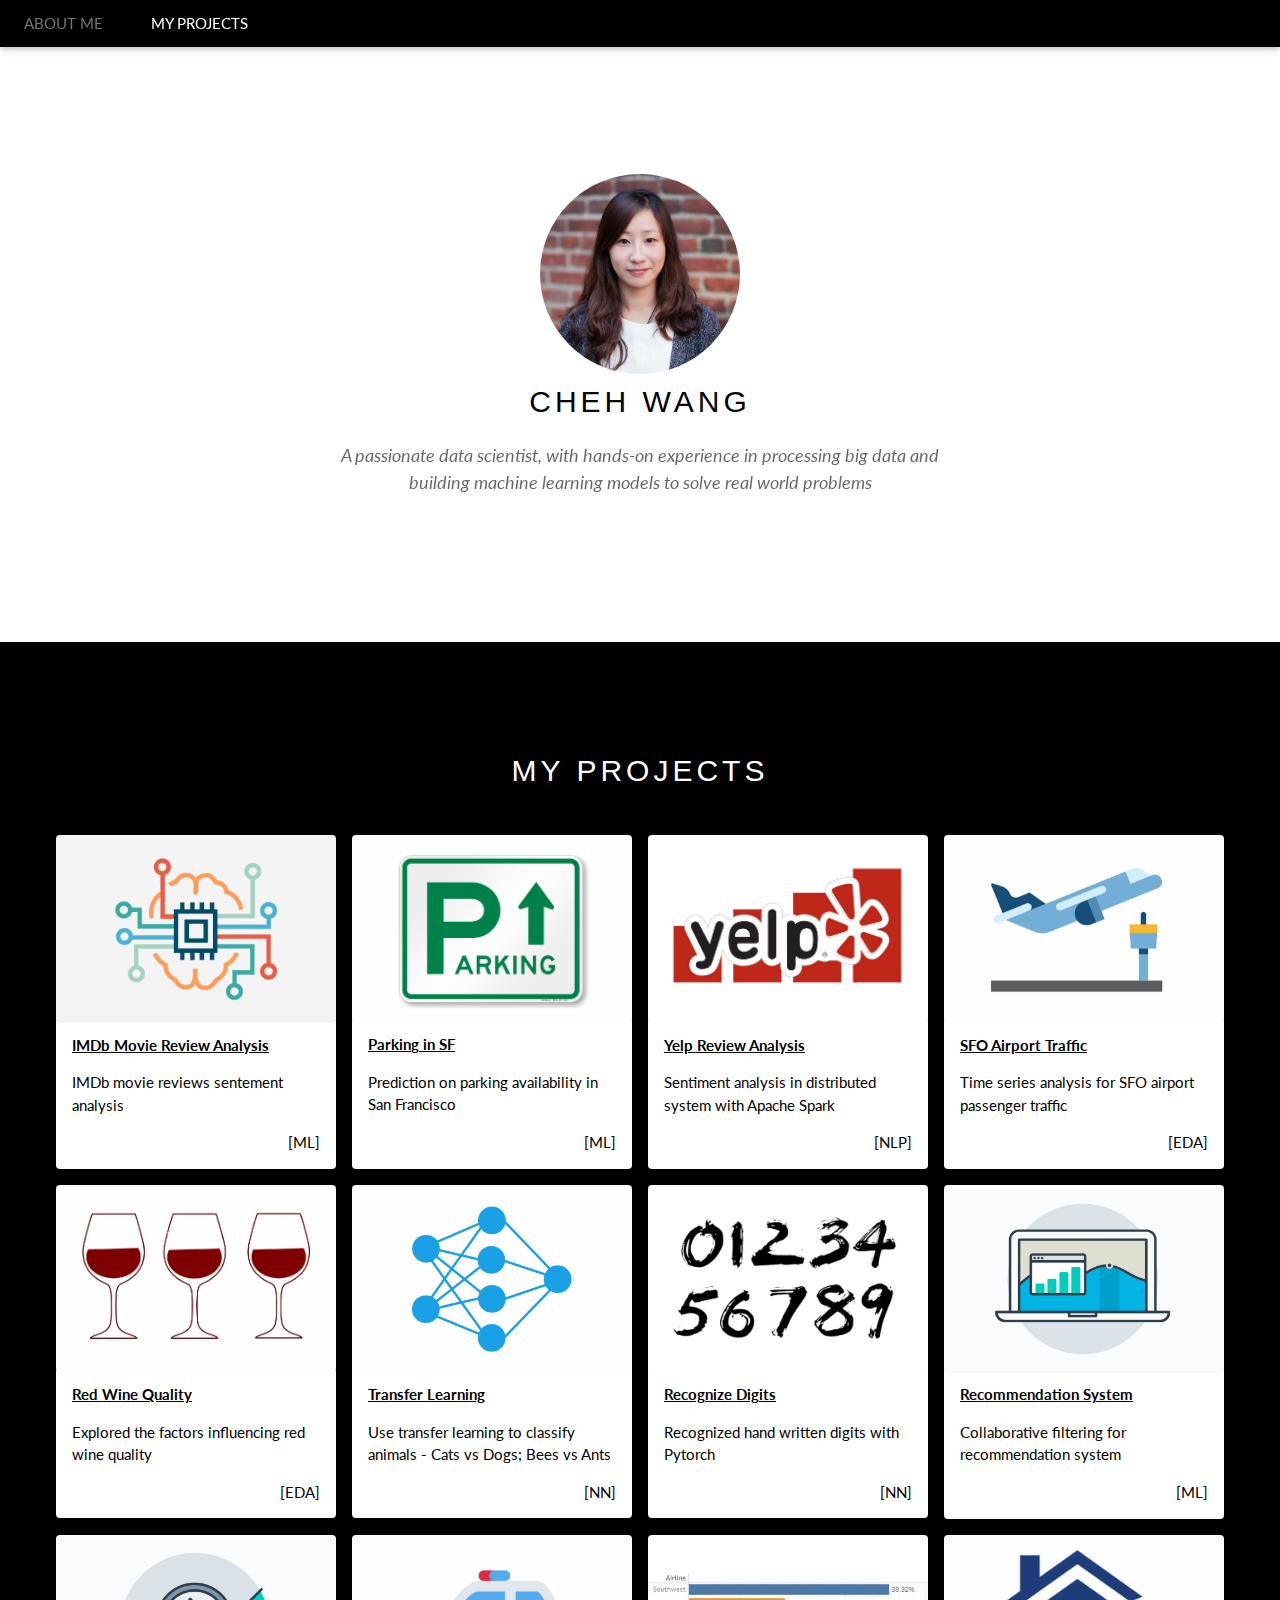
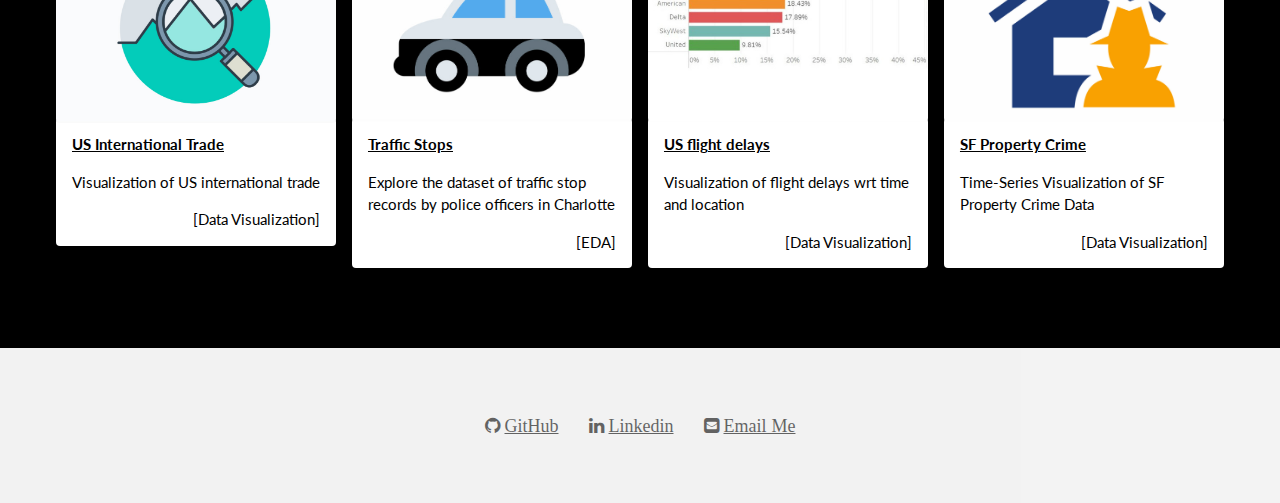
==== commit 17fcc35f: "update project titles" ====
--- a/index.html
+++ b/index.html
@@ -71,7 +71,7 @@
           </a>
           <div class="w3-container w3-round w3-white", style = "margin-top: -5px">
             <a href='https://github.com/gracecw/myprojects/tree/master/Machine%20Learning/IMBD_Sentiment'>      
-              <p><b>IMDb Sentiment Analysis</b></p>
+              <p><b>IMDb Movie Review Analysis</b></p>
             </a>
             <p>IMDb movie reviews sentement analysis</p>
             <p style="text-align:right">[ML]</p>
@@ -99,10 +99,10 @@
           </a>
           <div class="w3-container w3-round w3-white", style = "margin-top: -5px">
             <a href='https://github.com/gracecw/myprojects/tree/master/Machine%20Learning/Yelp_Sentiment_Analysis'>
-              <p><b>Yelp Sentiment Analysis</b></p>
+              <p><b>Yelp Review Analysis</b></p>
             </a>
             <p>Sentiment analysis in distributed system with Apache Spark</p>
-            <p style="text-align:right">[ML]</p>
+            <p style="text-align:right">[NLP]</p>
           </div>
         </div>
         <div class="w3-quarter  w3-margin-bottom">
